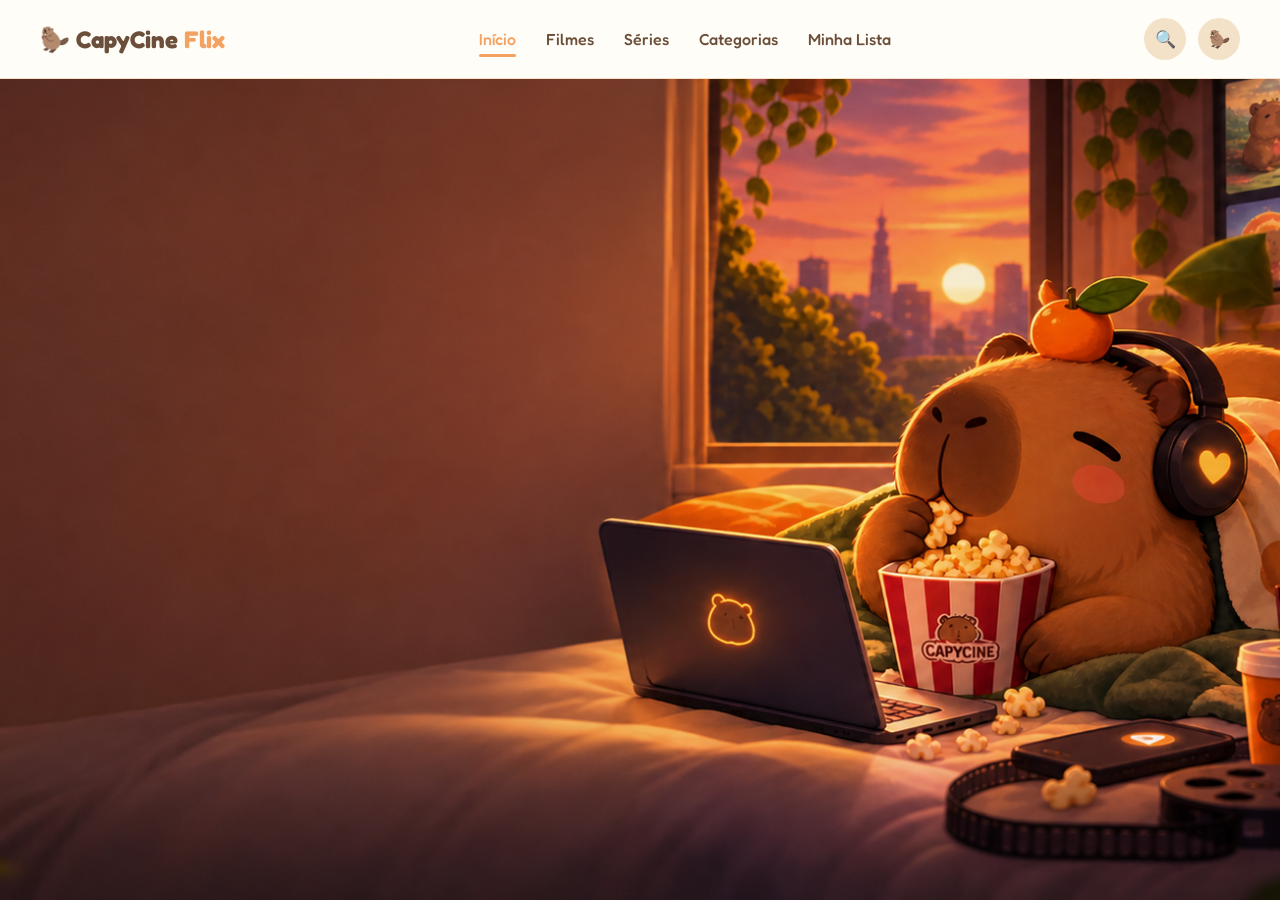
==== index.html @ 9a947366 "Primeiro  hero e navbar" ====
<!DOCTYPE html>
<html lang="pt-br">
<head>
    <meta charset="UTF-8">
    <meta name="viewport" content="width=device-width, initial-scale=1.0">
    <title>CapyFlix</title>
    <link rel="stylesheet" href="./frontend/css/navbar.css">
    <link rel="stylesheet" href="./frontend/css/styles.css">
    <link rel="icon" type="image/png" href="../public/img/image.png">
</head>
<body>

    <div data-component="navbar"></div>

<script src="frontend/js/components.js"></script>


</body>
</html>
---- frontend/css/navbar.css ----
@import url('https://fonts.googleapis.com/css2?family=Fredoka:wght@400;500;600;700&display=swap');


* {
    margin: 0;
    padding: 0;
    box-sizing: border-box;
}


body {
    font-family: 'Fredoka', sans-serif;
    background-color: #FFF7E8;
}


.navbar {
    width: 100%;
    background-color: #FFFDF7;
    border-bottom: 1px solid #F3E2C7;
}


.navbar-container {
    width: 100%;
    max-width: 1400px;
    margin: 0 auto;

    padding: 18px 40px;

    display: flex;
    align-items: center;
    justify-content: space-between;

    gap: 30px;
}


/* LOGO */

.navbar-logo {
    display: flex;
    align-items: center;
    gap: 6px;

    text-decoration: none;

    color: #6B4F3A;

    font-size: 24px;
    font-weight: 700;

    white-space: nowrap;
}

.navbar-logo strong {
    color: #F4A261;
}


/* MENU */

.navbar-menu {
    display: flex;
    align-items: center;
    gap: 30px;
}


.navbar-menu a {
    position: relative;

    text-decoration: none;

    color: #6B4F3A;

    font-size: 16px;
    font-weight: 500;

    transition: 0.3s ease;
}


.navbar-menu a:hover {
    color: #F4A261;
}


.navbar-menu a.active {
    color: #F4A261;
}


.navbar-menu a.active::after {
    content: "";

    position: absolute;

    left: 0;
    bottom: -8px;

    width: 100%;
    height: 3px;

    border-radius: 10px;

    background-color: #F4A261;
}


/* AÇÕES */

.navbar-actions {
    display: flex;
    align-items: center;
    gap: 12px;
}


.navbar-actions button {
    border: none;

    width: 42px;
    height: 42px;

    border-radius: 50%;

    background-color: #F3E2C7;

    cursor: pointer;

    font-size: 17px;

    transition: 0.3s ease;
}


.navbar-actions button:hover {
    background-color: #FFD0A8;
}


.menu-button {
    display: none;
}


/* RESPONSIVO */

@media (max-width: 900px) {

    .navbar-container {
        padding: 16px 24px;
    }

    .navbar-menu {
        gap: 18px;
    }

    .navbar-menu a {
        font-size: 14px;
    }

}


@media (max-width: 700px) {

    .navbar-container {
        padding: 15px 20px;
    }


    .navbar-menu {
        display: none;

        position: absolute;

        top: 72px;
        left: 0;

        width: 100%;

        padding: 25px;

        background-color: #FFFDF7;

        flex-direction: column;

        align-items: flex-start;

        gap: 20px;

        border-bottom: 1px solid #F3E2C7;

        box-shadow: 0 10px 20px rgba(107, 79, 58, 0.08);
    }


    .navbar-menu.open {
        display: flex;
    }


    .navbar-menu a {
        font-size: 17px;
    }


    .navbar-menu a.active::after {
        display: none;
    }


    .menu-button {
        display: block;
    }


    .navbar-logo {
        font-size: 21px;
    }

}


@media (max-width: 400px) {

    .navbar-container {
        padding: 14px 15px;
    }


    .navbar-logo {
        font-size: 19px;
    }


    .navbar-actions {
        gap: 6px;
    }


    .navbar-actions button {
        width: 38px;
        height: 38px;
    }


    .search-button {
        display: none;
    }

}
---- frontend/css/styles.css ----
body {
    margin: 0;
    min-height: 100vh;

    background-image: url("../../public/img/capycineflixHero.png");
    background-size: cover;
    background-position: center;
    background-repeat: no-repeat;
    background-color: #594230;
}
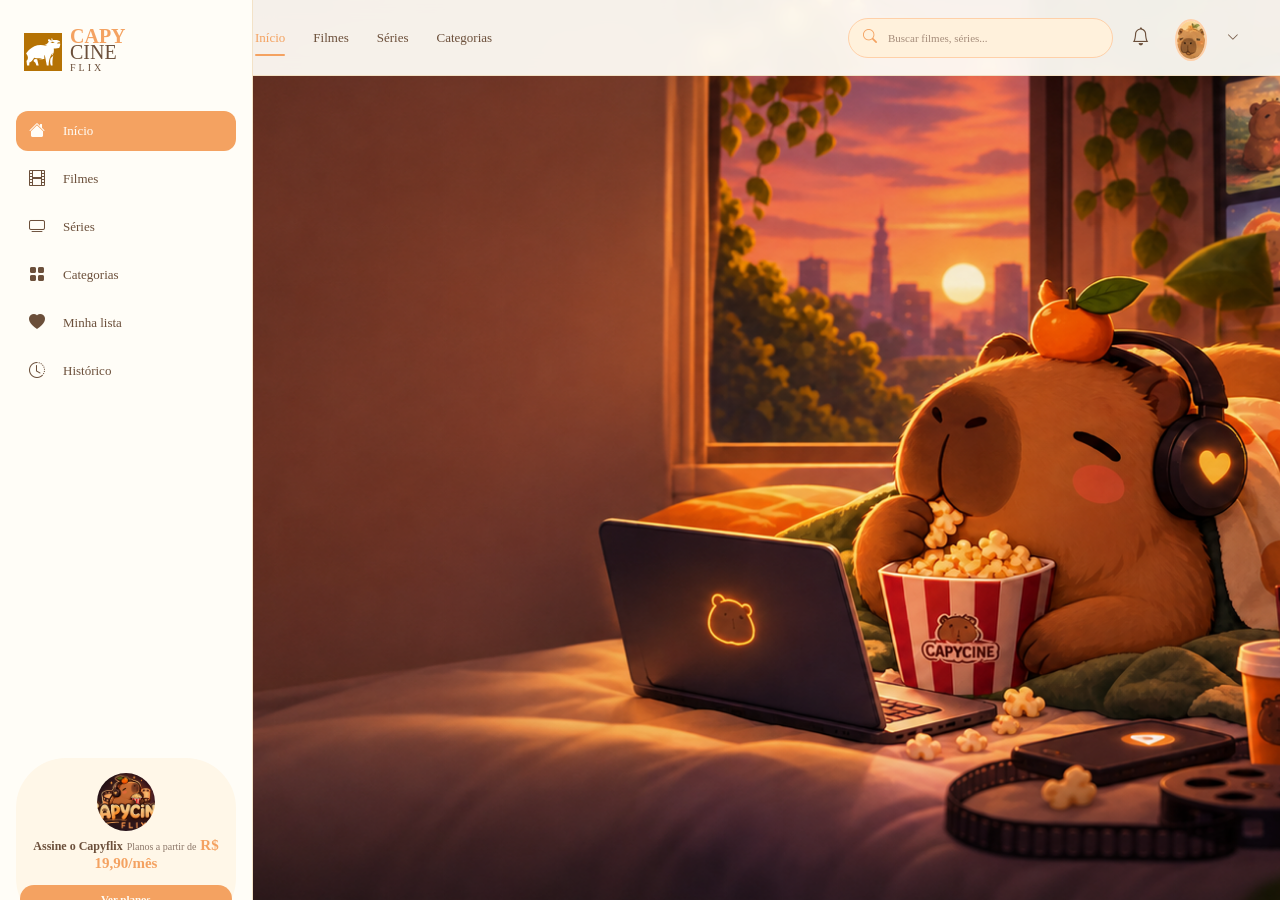
==== commit 70f7e8db: "Add sidebar e ajuste no navbar" ====
--- a/index.html
+++ b/index.html
@@ -1,5 +1,6 @@
 <!DOCTYPE html>
 <html lang="pt-br">
+
 <head>
     <meta charset="UTF-8">
     <meta name="viewport" content="width=device-width, initial-scale=1.0">
@@ -7,13 +8,16 @@
     <link rel="stylesheet" href="./frontend/css/navbar.css">
     <link rel="stylesheet" href="./frontend/css/styles.css">
     <link rel="icon" type="image/png" href="../public/img/image.png">
+    <link rel="stylesheet" href="https://cdn.jsdelivr.net/npm/bootstrap-icons@1.13.1/font/bootstrap-icons.min.css">
 </head>
+
 <body>
 
     <div data-component="navbar"></div>
 
-<script src="frontend/js/components.js"></script>
+    <script src="frontend/js/components.js"></script>
 
 
 </body>
+
 </html>
--- a/frontend/css/navbar.css
+++ b/frontend/css/navbar.css
@@ -1,254 +1,547 @@
-@import url('https://fonts.googleapis.com/css2?family=Fredoka:wght@400;500;600;700&display=swap');
-
-
-* {
-    margin: 0;
-    padding: 0;
-    box-sizing: border-box;
-}
-
-
-body {
-    font-family: 'Fredoka', sans-serif;
+/* =========================
+   NAVBAR
+========================= */
+
+.navbar {
+    position: relative;
+    z-index: 1000;
+}
+
+
+/* =========================
+   SIDEBAR
+========================= */
+
+.sidebar {
+    position: fixed;
+
+    top: 0;
+    left: 0;
+
+    width: 220px;
+    height: 100vh;
+
+    padding: 28px 16px;
+
+    background-color: #FFFDF7;
+
+    border-right: 1px solid #F3E2C7;
+
+    display: flex;
+    flex-direction: column;
+
+    z-index: 1100;
+}
+
+
+/* LOGO */
+
+.sidebar-logo {
+    margin-bottom: 35px;
+    padding: 0 8px;
+}
+
+.sidebar-logo a {
+    display: flex;
+    align-items: center;
+    gap: 8px;
+
+    text-decoration: none;
+    color: #6B4F3A;
+}
+
+.sidebar-logo-icon {
+    font-size: 30px;
+}
+
+.sidebar-logo-text {
+    display: flex;
+    flex-direction: column;
+
+    font-size: 20px;
+    line-height: 16px;
+}
+
+.sidebar-logo-text strong {
+    color: #F4A261;
+}
+
+.sidebar-logo-text small {
+    color: #6B4F3A;
+    font-size: 10px;
+    letter-spacing: 3px;
+}
+
+.sidebar-logo-icon {
+    width: 38px;
+    height: 38px;
+
+    object-fit: contain;
+}
+
+
+/* =========================
+   LINKS
+========================= */
+
+.sidebar-navigation {
+    display: flex;
+    flex-direction: column;
+    gap: 8px;
+}
+
+
+.sidebar-link {
+    display: flex;
+    align-items: center;
+    gap: 14px;
+
+    padding: 11px 13px;
+
+    border-radius: 12px;
+
+    text-decoration: none;
+
+    color: #6B4F3A;
+
+    font-size: 13px;
+
+    transition: all 0.25s ease;
+}
+
+
+.sidebar-link i {
+    width: 20px;
+
+    font-size: 16px;
+}
+
+
+.sidebar-link:hover {
+    background-color: #FFD0A8;
+}
+
+
+.sidebar-link.active {
+    color: #FFFDF7;
+    background-color: #F4A261;
+}
+
+
+/* =========================
+   PLANO
+========================= */
+
+.sidebar-profile {
+    margin-top: auto;
+
+    padding: 15px 12px;
+
+    border-radius: 50px;
+
     background-color: #FFF7E8;
-}
-
-
-.navbar {
+
+    display: flex;
+    flex-direction: column;
+    align-items: center;
+
+    text-align: center;
+
+    gap: 5px;
+}
+
+
+.sidebar-profile img {
+    width: 58px;
+    height: 58px;
+
+    object-fit: cover;
+
+    border-radius: 50%;
+}
+
+
+.sidebar-profile strong {
+    color: #6B4F3A;
+    font-size: 12px;
+}
+
+
+.sidebar-profile span {
+    color: #8c7768;
+    font-size: 10px;
+}
+
+
+.sidebar-profile b {
+    color: #F4A261;
+    font-size: 15px;
+}
+
+
+.sidebar-plan-button {
     width: 100%;
-    background-color: #FFFDF7;
+
+    margin-top: 8px;
+
+    padding: 8px;
+
+    border-radius: 20px;
+
+    background-color: #F4A261;
+
+    color: #FFFDF7;
+
+    text-decoration: none;
+
+    font-size: 11px;
+    font-weight: 600;
+}
+
+
+/* =========================
+   TOPBAR
+========================= */
+
+.topbar {
+    position: fixed;
+
+    top: 0;
+    left: 220px;
+    right: 0;
+
+    height: 75px;
+
+    padding: 0 35px;
+
+    background-color: rgba(255, 253, 247, 0.94);
+
+    backdrop-filter: blur(10px);
+
+    display: flex;
+    align-items: center;
+    justify-content: space-between;
+
+    z-index: 1000;
+
     border-bottom: 1px solid #F3E2C7;
 }
 
 
-.navbar-container {
+/* =========================
+   NAVEGAÇÃO SUPERIOR
+========================= */
+
+.top-navigation {
+    display: flex;
+    align-items: center;
+    gap: 28px;
+}
+
+
+.top-navigation a {
+    position: relative;
+
+    color: #6B4F3A;
+
+    text-decoration: none;
+
+    font-size: 13px;
+
+    padding: 28px 0;
+}
+
+
+.top-navigation a:hover {
+    color: #F4A261;
+}
+
+
+.top-navigation a.active {
+    color: #F4A261;
+}
+
+
+.top-navigation a.active::after {
+    content: "";
+
+    position: absolute;
+
+    bottom: 18px;
+    left: 0;
+
     width: 100%;
-    max-width: 1400px;
-    margin: 0 auto;
-
-    padding: 18px 40px;
-
-    display: flex;
-    align-items: center;
-    justify-content: space-between;
-
-    gap: 30px;
-}
-
-
-/* LOGO */
-
-.navbar-logo {
-    display: flex;
-    align-items: center;
-    gap: 6px;
-
-    text-decoration: none;
-
-    color: #6B4F3A;
-
-    font-size: 24px;
-    font-weight: 700;
-
-    white-space: nowrap;
-}
-
-.navbar-logo strong {
+    height: 2px;
+
+    background-color: #F4A261;
+
+    border-radius: 10px;
+}
+
+
+/* =========================
+   PESQUISA
+========================= */
+
+.topbar-actions {
+    display: flex;
+    align-items: center;
+
+    gap: 12px;
+}
+
+
+.search-box {
+    width: 235px;
+    height: 38px;
+
+    display: flex;
+    align-items: center;
+
+    gap: 9px;
+
+    padding: 0 14px;
+
+    border-radius: 22px;
+
+    background-color: #FFF1DC;
+
+    border: 1px solid #FFD0A8;
+}
+
+
+.search-box i {
     color: #F4A261;
-}
-
-
-/* MENU */
-
-.navbar-menu {
-    display: flex;
-    align-items: center;
-    gap: 30px;
-}
-
-
-.navbar-menu a {
-    position: relative;
-
-    text-decoration: none;
-
-    color: #6B4F3A;
-
-    font-size: 16px;
-    font-weight: 500;
-
-    transition: 0.3s ease;
-}
-
-
-.navbar-menu a:hover {
+
+    font-size: 14px;
+}
+
+
+.search-box input {
+    width: 100%;
+
+    border: none;
+    outline: none;
+
+    background: transparent;
+
+    color: #6B4F3A;
+
+    font-family: inherit;
+    font-size: 11px;
+}
+
+
+.search-box input::placeholder {
+    color: #A58C7A;
+}
+
+
+/* =========================
+   ÍCONES
+========================= */
+
+.icon-button,
+.profile-button,
+.profile-arrow,
+.menu-toggle {
+    border: none;
+
+    background: transparent;
+
+    cursor: pointer;
+
+    color: #6B4F3A;
+}
+
+
+.icon-button {
+    font-size: 18px;
+
+    padding: 7px;
+}
+
+
+.icon-button:hover {
     color: #F4A261;
 }
 
 
-.navbar-menu a.active {
-    color: #F4A261;
-}
-
-
-.navbar-menu a.active::after {
-    content: "";
-
-    position: absolute;
-
-    left: 0;
-    bottom: -8px;
-
+.profile-button {
+    width: 40px;
+    height: 40px;
+}
+
+
+.profile-button img {
     width: 100%;
-    height: 3px;
-
-    border-radius: 10px;
-
-    background-color: #F4A261;
-}
-
-
-/* AÇÕES */
-
-.navbar-actions {
-    display: flex;
-    align-items: center;
-    gap: 12px;
-}
-
-
-.navbar-actions button {
-    border: none;
-
-    width: 42px;
-    height: 42px;
+    height: 100%;
+
+    object-fit: cover;
 
     border-radius: 50%;
 
-    background-color: #F3E2C7;
-
-    cursor: pointer;
-
-    font-size: 17px;
-
-    transition: 0.3s ease;
-}
-
-
-.navbar-actions button:hover {
-    background-color: #FFD0A8;
-}
-
-
-.menu-button {
+    border: 2px solid #FFD0A8;
+}
+
+
+.profile-arrow {
+    font-size: 12px;
+}
+
+
+/* =========================
+   HAMBURGER
+========================= */
+
+.menu-toggle {
     display: none;
-}
-
-
-/* RESPONSIVO */
+
+    font-size: 25px;
+}
+
+
+/* =========================
+   OVERLAY
+========================= */
+
+.sidebar-overlay {
+    display: none;
+}
+
+
+/* =========================
+   TABLET
+========================= */
 
 @media (max-width: 900px) {
 
-    .navbar-container {
-        padding: 16px 24px;
-    }
-
-    .navbar-menu {
+    .sidebar {
+        width: 190px;
+    }
+
+    .topbar {
+        left: 190px;
+
+        padding: 0 20px;
+    }
+
+    .top-navigation {
         gap: 18px;
     }
 
-    .navbar-menu a {
-        font-size: 14px;
-    }
-
-}
-
+    .search-box {
+        width: 190px;
+    }
+
+}
+
+
+/* =========================
+   MOBILE
+========================= */
 
 @media (max-width: 700px) {
 
-    .navbar-container {
-        padding: 15px 20px;
-    }
-
-
-    .navbar-menu {
+    .sidebar {
+        transform: translateX(-100%);
+
+        transition: transform 0.3s ease;
+
+        box-shadow: 8px 0 30px rgba(107, 79, 58, 0.15);
+    }
+
+
+    .sidebar.open {
+        transform: translateX(0);
+    }
+
+
+    .topbar {
+        left: 0;
+
+        height: 65px;
+
+        padding: 0 16px;
+    }
+
+
+    .top-navigation {
         display: none;
-
-        position: absolute;
-
-        top: 72px;
-        left: 0;
-
-        width: 100%;
-
-        padding: 25px;
-
-        background-color: #FFFDF7;
-
-        flex-direction: column;
-
-        align-items: flex-start;
-
-        gap: 20px;
-
-        border-bottom: 1px solid #F3E2C7;
-
-        box-shadow: 0 10px 20px rgba(107, 79, 58, 0.08);
-    }
-
-
-    .navbar-menu.open {
+    }
+
+
+    .menu-toggle {
+        display: block;
+    }
+
+
+    .topbar-left {
         display: flex;
-    }
-
-
-    .navbar-menu a {
-        font-size: 17px;
-    }
-
-
-    .navbar-menu a.active::after {
+        align-items: center;
+    }
+
+
+    .search-box {
+        width: 150px;
+        height: 35px;
+    }
+
+
+    .profile-arrow {
         display: none;
     }
 
 
-    .menu-button {
+    .sidebar-overlay {
+        position: fixed;
+
+        inset: 0;
+
+        background-color: rgba(107, 79, 58, 0.35);
+
+        z-index: 1050;
+    }
+
+
+    .sidebar-overlay.open {
         display: block;
     }
 
-
-    .navbar-logo {
-        font-size: 21px;
-    }
-
-}
-
-
-@media (max-width: 400px) {
-
-    .navbar-container {
-        padding: 14px 15px;
-    }
-
-
-    .navbar-logo {
-        font-size: 19px;
-    }
-
-
-    .navbar-actions {
-        gap: 6px;
-    }
-
-
-    .navbar-actions button {
+}
+
+
+/* =========================
+   CELULAR PEQUENO
+========================= */
+
+@media (max-width: 450px) {
+
+    .search-box {
         width: 38px;
-        height: 38px;
-    }
-
-
-    .search-button {
+
+        padding: 0;
+
+        justify-content: center;
+
+        border: none;
+
+        background-color: #FFF1DC;
+    }
+
+
+    .search-box input {
         display: none;
     }
 
+
+    .search-box i {
+        font-size: 16px;
+    }
+
+
+    .topbar-actions {
+        gap: 5px;
+    }
+
 }
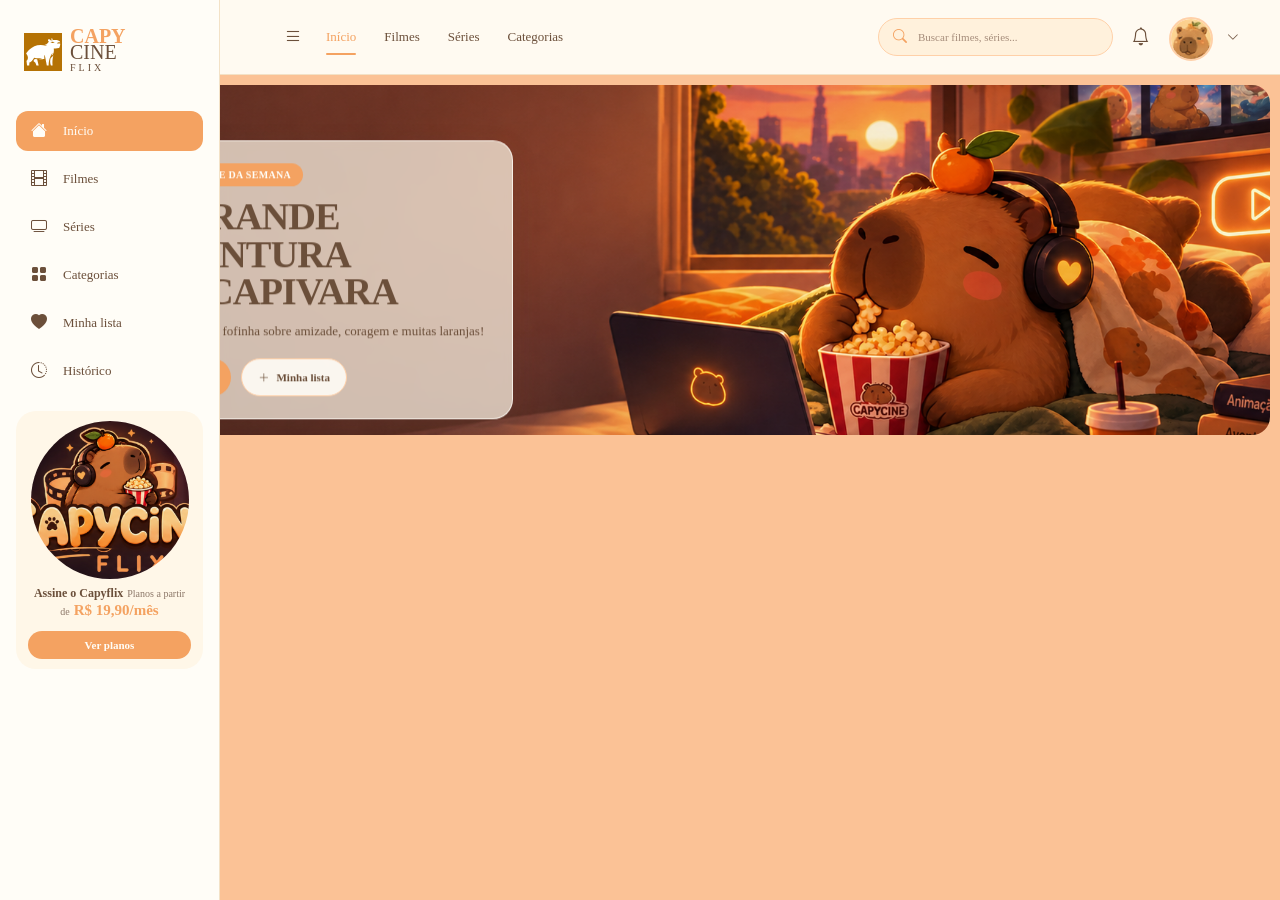
==== commit 181b4770: "Ajuste na sidebar e navbar e hero" ====
--- a/index.html
+++ b/index.html
@@ -9,11 +9,14 @@
     <link rel="stylesheet" href="./frontend/css/styles.css">
     <link rel="icon" type="image/png" href="../public/img/image.png">
     <link rel="stylesheet" href="https://cdn.jsdelivr.net/npm/bootstrap-icons@1.13.1/font/bootstrap-icons.min.css">
+    <link rel="stylesheet" href="./frontend/css/hero.css">
 </head>
 
 <body>
 
     <div data-component="navbar"></div>
+
+    <div data-component="hero"></div>
 
     <script src="frontend/js/components.js"></script>
 
--- a/frontend/css/navbar.css
+++ b/frontend/css/navbar.css
@@ -21,6 +21,8 @@
     width: 220px;
     height: 100vh;
 
+    box-sizing: border-box;
+
     padding: 28px 16px;
 
     background-color: #FFFDF7;
@@ -31,52 +33,115 @@
     flex-direction: column;
 
     z-index: 1100;
-}
-
-
-/* LOGO */
+
+    transition:
+        width 0.3s ease,
+        transform 0.3s ease;
+}
+
+
+/* =========================
+   SIDEBAR RECOLHIDA - DESKTOP
+========================= */
+
+.sidebar.collapsed {
+    width: 78px;
+
+    padding-left: 10px;
+    padding-right: 10px;
+}
+
+
+/* Esconde textos quando recolhida */
+
+.sidebar.collapsed .sidebar-logo-text,
+.sidebar.collapsed .sidebar-link span,
+.sidebar.collapsed .sidebar-profile {
+    display: none;
+}
+
+
+/* Centraliza os ícones */
+
+.sidebar.collapsed .sidebar-logo {
+    padding: 0;
+
+    display: flex;
+    justify-content: center;
+}
+
+
+.sidebar.collapsed .sidebar-link {
+    justify-content: center;
+
+    padding-left: 10px;
+    padding-right: 10px;
+}
+
+
+.sidebar.collapsed .sidebar-link i {
+    width: auto;
+}
+
+
+/* =========================
+   LOGO
+========================= */
 
 .sidebar-logo {
     margin-bottom: 35px;
+
     padding: 0 8px;
-}
+
+    transition: 0.3s ease;
+}
+
 
 .sidebar-logo a {
     display: flex;
-    align-items: center;
+
+    align-items: center;
+
     gap: 8px;
 
     text-decoration: none;
+
     color: #6B4F3A;
 }
 
-.sidebar-logo-icon {
-    font-size: 30px;
-}
-
-.sidebar-logo-text {
-    display: flex;
-    flex-direction: column;
-
-    font-size: 20px;
-    line-height: 16px;
-}
-
-.sidebar-logo-text strong {
-    color: #F4A261;
-}
-
-.sidebar-logo-text small {
-    color: #6B4F3A;
-    font-size: 10px;
-    letter-spacing: 3px;
-}
 
 .sidebar-logo-icon {
     width: 38px;
     height: 38px;
 
     object-fit: contain;
+
+    flex-shrink: 0;
+}
+
+
+.sidebar-logo-text {
+    display: flex;
+
+    flex-direction: column;
+
+    font-size: 20px;
+
+    line-height: 16px;
+}
+
+
+.sidebar-logo-text strong {
+    color: #F4A261;
+}
+
+
+.sidebar-logo-text small {
+    color: #6B4F3A;
+
+    font-size: 10px;
+
+    letter-spacing: 3px;
 }
 
 
@@ -86,14 +151,18 @@
 
 .sidebar-navigation {
     display: flex;
+
     flex-direction: column;
+
     gap: 8px;
 }
 
 
 .sidebar-link {
     display: flex;
-    align-items: center;
+
+    align-items: center;
+
     gap: 14px;
 
     padding: 11px 13px;
@@ -106,14 +175,21 @@
 
     font-size: 13px;
 
-    transition: all 0.25s ease;
+    transition:
+        background-color 0.25s ease,
+        color 0.25s ease,
+        transform 0.2s ease;
 }
 
 
 .sidebar-link i {
     width: 20px;
 
+    flex-shrink: 0;
+
     font-size: 16px;
+
+    text-align: center;
 }
 
 
@@ -124,6 +200,7 @@
 
 .sidebar-link.active {
     color: #FFFDF7;
+
     background-color: #F4A261;
 }
 
@@ -133,27 +210,31 @@
 ========================= */
 
 .sidebar-profile {
-    margin-top: auto;
-
-    padding: 15px 12px;
-
-    border-radius: 50px;
+    margin-top: 20px;
+
+    padding: 10px 12px;
+
+    border-radius: 20px;
 
     background-color: #FFF7E8;
 
     display: flex;
+
     flex-direction: column;
+
     align-items: center;
 
     text-align: center;
 
-    gap: 5px;
+    gap: 4px;
+
+    flex-shrink: 0;
 }
 
 
 .sidebar-profile img {
-    width: 58px;
-    height: 58px;
+    width: 158px;
+    height: 158px;
 
     object-fit: cover;
 
@@ -163,29 +244,40 @@
 
 .sidebar-profile strong {
     color: #6B4F3A;
+
     font-size: 12px;
 }
 
 
 .sidebar-profile span {
     color: #8c7768;
+
     font-size: 10px;
 }
 
 
 .sidebar-profile b {
     color: #F4A261;
+
     font-size: 15px;
 }
 
 
 .sidebar-plan-button {
+    display: flex;
+
+    align-items: center;
+
+    justify-content: center;
+
     width: 100%;
 
     margin-top: 8px;
 
     padding: 8px;
 
+    box-sizing: border-box;
+
     border-radius: 20px;
 
     background-color: #F4A261;
@@ -195,7 +287,19 @@
     text-decoration: none;
 
     font-size: 11px;
+
     font-weight: 600;
+
+    transition:
+        background-color 0.2s ease,
+        transform 0.2s ease;
+}
+
+
+.sidebar-plan-button:hover {
+    background-color: #E89150;
+
+    transform: translateY(-1px);
 }
 
 
@@ -207,24 +311,52 @@
     position: fixed;
 
     top: 0;
+
     left: 220px;
+
     right: 0;
 
     height: 75px;
 
     padding: 0 35px;
 
+    box-sizing: border-box;
+
     background-color: rgba(255, 253, 247, 0.94);
 
     backdrop-filter: blur(10px);
 
     display: flex;
-    align-items: center;
+
+    align-items: center;
+
     justify-content: space-between;
 
     z-index: 1000;
 
     border-bottom: 1px solid #F3E2C7;
+
+    transition: left 0.3s ease;
+}
+
+
+/*
+   Quando a sidebar estiver recolhida
+*/
+
+body.sidebar-collapsed .topbar {
+    left: 78px;
+}
+
+
+.topbar-left {
+    padding-left: 20px !important;
+
+    display: flex;
+
+    align-items: center;
+
+    gap: 15px;
 }
 
 
@@ -234,7 +366,9 @@
 
 .top-navigation {
     display: flex;
-    align-items: center;
+
+    align-items: center;
+
     gap: 28px;
 }
 
@@ -268,9 +402,11 @@
     position: absolute;
 
     bottom: 18px;
+
     left: 0;
 
     width: 100%;
+
     height: 2px;
 
     background-color: #F4A261;
@@ -285,6 +421,7 @@
 
 .topbar-actions {
     display: flex;
+
     align-items: center;
 
     gap: 12px;
@@ -293,14 +430,18 @@
 
 .search-box {
     width: 235px;
+
     height: 38px;
 
     display: flex;
+
     align-items: center;
 
     gap: 9px;
 
     padding: 0 14px;
+
+    box-sizing: border-box;
 
     border-radius: 22px;
 
@@ -321,6 +462,7 @@
     width: 100%;
 
     border: none;
+
     outline: none;
 
     background: transparent;
@@ -328,6 +470,7 @@
     color: #6B4F3A;
 
     font-family: inherit;
+
     font-size: 11px;
 }
 
@@ -369,12 +512,16 @@
 
 .profile-button {
     width: 40px;
+
     height: 40px;
+
+    padding: 0;
 }
 
 
 .profile-button img {
     width: 100%;
+
     height: 100%;
 
     object-fit: cover;
@@ -391,13 +538,36 @@
 
 
 /* =========================
-   HAMBURGER
+   BOTÃO SIDEBAR
 ========================= */
 
 .menu-toggle {
-    display: none;
-
-    font-size: 25px;
+    display: flex;
+
+    align-items: center;
+
+    justify-content: center;
+
+    width: 36px;
+
+    height: 36px;
+
+    padding: 0;
+
+    border-radius: 10px;
+
+    font-size: 18px;
+
+    transition:
+        background-color 0.2s ease,
+        color 0.2s ease;
+}
+
+
+.menu-toggle:hover {
+    background-color: #FFD0A8;
+
+    color: #F4A261;
 }
 
 
@@ -410,9 +580,9 @@
 }
 
 
-/* =========================
+/* =========================================================
    TABLET
-========================= */
+========================================================= */
 
 @media (max-width: 900px) {
 
@@ -420,16 +590,33 @@
         width: 190px;
     }
 
+
+    /*
+       Sidebar recolhida no tablet
+    */
+
+    .sidebar.collapsed {
+        width: 78px;
+    }
+
+
     .topbar {
         left: 190px;
 
         padding: 0 20px;
     }
 
+
+    body.sidebar-collapsed .topbar {
+        left: 78px;
+    }
+
+
     .top-navigation {
         gap: 18px;
     }
 
+
     .search-box {
         width: 190px;
     }
@@ -437,27 +624,80 @@
 }
 
 
-/* =========================
+/* =========================================================
    MOBILE
-========================= */
+========================================================= */
 
 @media (max-width: 700px) {
 
-    .sidebar {
+    /*
+       No celular a sidebar não usa
+       o modo collapsed.
+    */
+
+    .sidebar,
+    .sidebar.collapsed {
+
+        width: 220px;
+
         transform: translateX(-100%);
 
-        transition: transform 0.3s ease;
-
-        box-shadow: 8px 0 30px rgba(107, 79, 58, 0.15);
+        padding: 28px 16px;
+
+        box-shadow:
+            8px 0 30px
+            rgba(107, 79, 58, 0.15);
     }
 
 
     .sidebar.open {
+
         transform: translateX(0);
     }
 
 
+    /*
+       Recupera textos no celular
+       caso a sidebar tenha sido recolhida
+       antes de diminuir a tela.
+    */
+
+    .sidebar.collapsed .sidebar-logo-text,
+    .sidebar.collapsed .sidebar-link span,
+    .sidebar.collapsed .sidebar-profile {
+
+        display: flex;
+    }
+
+
+    .sidebar.collapsed .sidebar-link {
+
+        justify-content: flex-start;
+
+        padding: 11px 13px;
+    }
+
+
+    .sidebar.collapsed .sidebar-logo {
+
+        padding: 0 8px;
+
+        justify-content: flex-start;
+    }
+
+
+    .sidebar.collapsed .sidebar-link i {
+
+        width: 20px;
+    }
+
+
+    /*
+       TOPBAR MOBILE
+    */
+
     .topbar {
+
         left: 0;
 
         height: 65px;
@@ -466,81 +706,107 @@
     }
 
 
+    body.sidebar-collapsed .topbar {
+
+        left: 0;
+    }
+
+
     .top-navigation {
+
         display: none;
     }
 
 
     .menu-toggle {
+
+        display: flex;
+    }
+
+
+    .topbar-left {
+
+        display: flex;
+
+        align-items: center;
+
+        padding-left: 0 !important;
+    }
+
+
+    .search-box {
+
+        width: 150px;
+
+        height: 35px;
+    }
+
+
+    .profile-arrow {
+
+        display: none;
+    }
+
+
+    /*
+       OVERLAY
+    */
+
+    .sidebar-overlay {
+
+        position: fixed;
+
+        inset: 0;
+
+        background-color:
+            rgba(107, 79, 58, 0.35);
+
+        z-index: 1050;
+    }
+
+
+    .sidebar-overlay.open {
+
         display: block;
     }
 
-
-    .topbar-left {
-        display: flex;
-        align-items: center;
-    }
-
+}
+
+
+/* =========================================================
+   CELULAR PEQUENO
+========================================================= */
+
+@media (max-width: 450px) {
 
     .search-box {
-        width: 150px;
-        height: 35px;
-    }
-
-
-    .profile-arrow {
+
+        width: 38px;
+
+        padding: 0;
+
+        justify-content: center;
+
+        border: none;
+
+        background-color: #FFF1DC;
+    }
+
+
+    .search-box input {
+
         display: none;
     }
 
 
-    .sidebar-overlay {
-        position: fixed;
-
-        inset: 0;
-
-        background-color: rgba(107, 79, 58, 0.35);
-
-        z-index: 1050;
-    }
-
-
-    .sidebar-overlay.open {
-        display: block;
-    }
-
-}
-
-
-/* =========================
-   CELULAR PEQUENO
-========================= */
-
-@media (max-width: 450px) {
-
-    .search-box {
-        width: 38px;
-
-        padding: 0;
-
-        justify-content: center;
-
-        border: none;
-
-        background-color: #FFF1DC;
-    }
-
-
-    .search-box input {
-        display: none;
-    }
-
-
     .search-box i {
+
         font-size: 16px;
     }
 
 
     .topbar-actions {
+
         gap: 5px;
     }
 
--- a/frontend/css/styles.css
+++ b/frontend/css/styles.css
@@ -2,10 +2,189 @@
     margin: 0;
     min-height: 100vh;
 
-    background-image: url("../../public/img/capycineflixHero.png");
     background-size: cover;
     background-position: center;
     background-repeat: no-repeat;
-    background-color: #594230;
+    background-color: #fbc296;
 }
 
+/* =========================
+   TABLET
+========================= */
+
+@media (max-width: 900px) {
+
+    .hero {
+        padding: 12px 10px 0;
+    }
+
+
+    .hero-image {
+
+        min-height: 320px;
+
+        background-position: center;
+    }
+
+
+    .hero-overlay {
+
+        left: 4%;
+
+        width: min(360px, 48%);
+
+        padding: 18px;
+    }
+
+
+    .hero-overlay h1 {
+
+        font-size: clamp(25px, 4vw, 38px);
+    }
+
+}
+
+/* =========================
+   MOBILE
+========================= */
+
+@media (max-width: 700px) {
+
+    .hero {
+
+        padding: 10px 8px 0;
+    }
+
+
+    .hero-image {
+
+        min-height: 430px;
+
+        border-radius: 16px;
+
+        background-position: 65% center;
+
+        /*
+            A imagem continua sendo
+            o fundo do Hero, mas agora
+            o tamanho é controlado
+            pelo próprio componente.
+        */
+    }
+
+
+    .hero-overlay {
+
+        top: auto;
+
+        bottom: 15px;
+
+        left: 15px;
+
+        transform: none;
+
+        width: calc(100% - 30px);
+
+        padding: 18px;
+
+        border-radius: 18px;
+
+        background: rgba(255, 247, 232, 0.82);
+
+        backdrop-filter: blur(7px);
+    }
+
+
+    .hero-badge {
+
+        font-size: 9px;
+
+        padding: 5px 10px;
+
+        margin-bottom: 8px;
+    }
+
+
+    .hero-overlay h1 {
+
+        font-size: clamp(25px, 8vw, 34px);
+
+        line-height: 1;
+
+        margin-bottom: 8px;
+    }
+
+
+    .hero-overlay p {
+
+        font-size: 11px;
+
+        margin-bottom: 13px;
+
+        max-width: 100%;
+    }
+
+
+    .hero-actions {
+
+        gap: 7px;
+    }
+
+
+    .hero-button {
+
+        min-height: 35px;
+
+        padding: 0 13px;
+
+        font-size: 10px;
+    }
+
+}
+
+/* =========================
+   CELULAR PEQUENO
+========================= */
+
+@media (max-width: 450px) {
+
+    .hero-image {
+
+        min-height: 400px;
+
+        background-position: 68% center;
+    }
+
+
+    .hero-overlay {
+
+        bottom: 10px;
+
+        left: 10px;
+
+        width: calc(100% - 20px);
+
+        padding: 15px;
+    }
+
+
+    .hero-overlay h1 {
+
+        font-size: 27px;
+    }
+
+
+    .hero-overlay p {
+
+        font-size: 10px;
+    }
+
+
+    .hero-button {
+
+        flex: 1;
+
+        padding: 0 8px;
+    }
+
+}
--- a/frontend/css/hero.css
+++ b/frontend/css/hero.css
@@ -0,0 +1,481 @@
+/* =========================
+   HERO
+========================= */
+
+.hero {
+    width: 100%;
+
+    padding: 15px 10px 0;
+
+    box-sizing: border-box;
+}
+
+/* =========================
+   CONTEÚDO PRINCIPAL
+========================= */
+
+main {
+    margin-left: 220px;
+    padding-top: 75px;
+    min-height: 100vh;
+    box-sizing: border-box;
+}
+
+/* =========================
+   IMAGEM DO HERO
+========================= */
+
+.hero-image {
+
+    position: relative;
+
+    width: 100%;
+
+    min-height: 350px;
+
+    border-radius: 18px;
+
+    overflow: hidden;
+
+    background-image: url("../../public/img/capycineflixHero.png");
+
+    background-size: cover;
+
+    background-position: center;
+
+    background-repeat: no-repeat;
+
+    margin-top: 70px;
+
+
+}
+
+
+/* =========================
+   CARD / INFORMAÇÕES
+========================= */
+
+.hero-overlay {
+
+    position: absolute;
+
+    top: 50%;
+
+    left: 5%;
+
+    transform: translateY(-50%);
+
+    width: min(390px, 42%);
+
+    padding: 22px;
+
+    box-sizing: border-box;
+
+    border-radius: 20px;
+
+    margin-left: 50px;
+
+    margin-top: 20px;
+
+    /*
+        Transparência para
+        deixar a imagem aparecer
+        atrás do conteúdo.
+    */
+
+    background: rgba(255, 247, 232, 0.72);
+
+    backdrop-filter: blur(5px);
+
+    border: 1px solid rgba(255, 253, 247, 0.75);
+
+    box-shadow:
+        0 10px 30px rgba(107, 79, 58, 0.12);
+
+}
+
+
+/* =========================
+   BADGE
+========================= */
+
+.hero-badge {
+
+    display: inline-flex;
+
+    align-items: center;
+
+    padding: 6px 12px;
+
+    margin-bottom: 12px;
+
+    border-radius: 20px;
+
+    background-color: #F4A261;
+
+    color: #FFFDF7;
+
+    font-size: 10px;
+
+    font-weight: 700;
+
+    letter-spacing: 0.3px;
+}
+
+
+/* =========================
+   TÍTULO
+========================= */
+
+.hero-overlay h1 {
+
+    margin: 0 0 10px;
+
+    color: #6B4F3A;
+
+    font-size: clamp(28px, 3vw, 46px);
+
+    line-height: 0.98;
+
+    font-weight: 800;
+
+    letter-spacing: -1px;
+}
+
+
+/* =========================
+   DESCRIÇÃO
+========================= */
+
+.hero-overlay p {
+
+    max-width: 340px;
+
+    margin: 0 0 18px;
+
+    color: #6B4F3A;
+
+    font-size: 13px;
+
+    line-height: 1.5;
+}
+
+
+/* =========================
+   BOTÕES
+========================= */
+
+.hero-actions {
+
+    display: flex;
+
+    align-items: center;
+
+    gap: 10px;
+
+    flex-wrap: wrap;
+}
+
+
+.hero-button {
+
+    display: inline-flex;
+
+    align-items: center;
+
+    justify-content: center;
+
+    gap: 7px;
+
+    min-height: 38px;
+
+    padding: 0 16px;
+
+    box-sizing: border-box;
+
+    border-radius: 20px;
+
+    text-decoration: none;
+
+    font-size: 11px;
+
+    font-weight: 700;
+
+    transition:
+        transform 0.2s ease,
+        background-color 0.2s ease;
+}
+
+
+.hero-button:hover {
+
+    transform: translateY(-2px);
+}
+
+
+.hero-button-primary {
+
+    background-color: #F4A261;
+
+    color: #FFFDF7;
+}
+
+
+.hero-button-primary:hover {
+
+    background-color: #E89150;
+}
+
+
+.hero-button-secondary {
+
+    background-color: rgba(255, 253, 247, 0.9);
+
+    color: #6B4F3A;
+
+    border: 1px solid #FFD0A8;
+}
+
+
+.hero-button-secondary:hover {
+
+    background-color: #FFFDF7;
+}
+
+/* =====================================================
+   HERO - RESPONSIVO
+===================================================== */
+
+@media (max-width: 700px) {
+
+    .hero {
+        width: 100%;
+        padding: 10px 12px 0;
+        box-sizing: border-box;
+    }
+
+
+    /* =========================
+       IMAGEM
+    ========================= */
+
+    .hero-image {
+
+        width: 100%;
+
+        height: 430px;
+        min-height: 430px;
+
+        border-radius: 20px;
+
+        background-size: cover;
+
+        /*
+         * Ajusta a posição da imagem
+         * para manter a capivara visível.
+         */
+
+        background-position: 65% center;
+
+        overflow: hidden;
+    }
+
+
+    /* =========================
+       CARD
+    ========================= */
+
+    .hero-overlay {
+
+        position: absolute;
+
+        top: auto;
+        left: 14px;
+        right: 14px;
+        bottom: 14px;
+
+        transform: none;
+
+        width: auto;
+        max-width: none;
+
+        margin: 0;
+
+        padding: 16px;
+
+        box-sizing: border-box;
+
+        border-radius: 20px;
+
+        background: rgba(255, 247, 232, 0.82);
+
+        backdrop-filter: blur(8px);
+
+        border: 1px solid rgba(255, 253, 247, 0.85);
+
+        box-shadow:
+            0 8px 25px rgba(107, 79, 58, 0.18);
+    }
+
+
+    /* =========================
+       BADGE
+    ========================= */
+
+    .hero-badge {
+
+        padding: 6px 11px;
+
+        margin-bottom: 9px;
+
+        font-size: 9px;
+    }
+
+
+    /* =========================
+       TÍTULO
+    ========================= */
+
+    .hero-overlay h1 {
+
+        margin: 0 0 8px;
+
+        font-size: 28px !important;
+
+        line-height: 1.05 !important;
+
+        letter-spacing: -0.5px;
+
+        max-width: 280px;
+
+        color: #6B4F3A;
+    }
+
+
+    /* =========================
+       DESCRIÇÃO
+    ========================= */
+
+    .hero-overlay p {
+
+        max-width: 260px;
+
+        margin: 0 0 12px;
+
+        font-size: 11px;
+
+        line-height: 1.4;
+    }
+
+
+    /* =========================
+       BOTÕES
+    ========================= */
+
+    .hero-actions {
+
+        display: flex;
+
+        align-items: center;
+
+        gap: 7px;
+
+        flex-wrap: wrap;
+    }
+
+
+    .hero-button {
+
+        min-height: 34px;
+
+        padding: 0 13px;
+
+        border-radius: 18px;
+
+        font-size: 10px;
+    }
+
+}
+
+
+/* =====================================================
+   CELULAR PEQUENO
+===================================================== */
+
+@media (max-width: 450px) {
+
+    .hero {
+
+        padding: 8px 10px 0;
+    }
+
+
+    .hero-image {
+
+        height: 390px;
+
+        min-height: 390px;
+
+        border-radius: 18px;
+
+        background-position: 68% center;
+    }
+
+
+    .hero-overlay {
+
+        left: 12px;
+        right: 12px;
+        bottom: 12px;
+
+        padding: 14px;
+
+        border-radius: 18px;
+    }
+
+
+    .hero-overlay h1 {
+
+        font-size: 24px !important;
+
+        line-height: 1.05 !important;
+
+        max-width: 250px;
+    }
+
+
+    .hero-overlay p {
+
+        font-size: 10px;
+
+        max-width: 230px;
+
+        margin-bottom: 10px;
+    }
+
+
+    .hero-button {
+
+        min-height: 32px;
+
+        padding: 0 11px;
+
+        font-size: 9px;
+    }
+
+}
+
+@media (max-width: 700px) {
+
+    main {
+
+        margin-left: 0;
+
+        padding-top: 65px;
+
+        width: 100%;
+
+        box-sizing: border-box;
+    }
+
+}
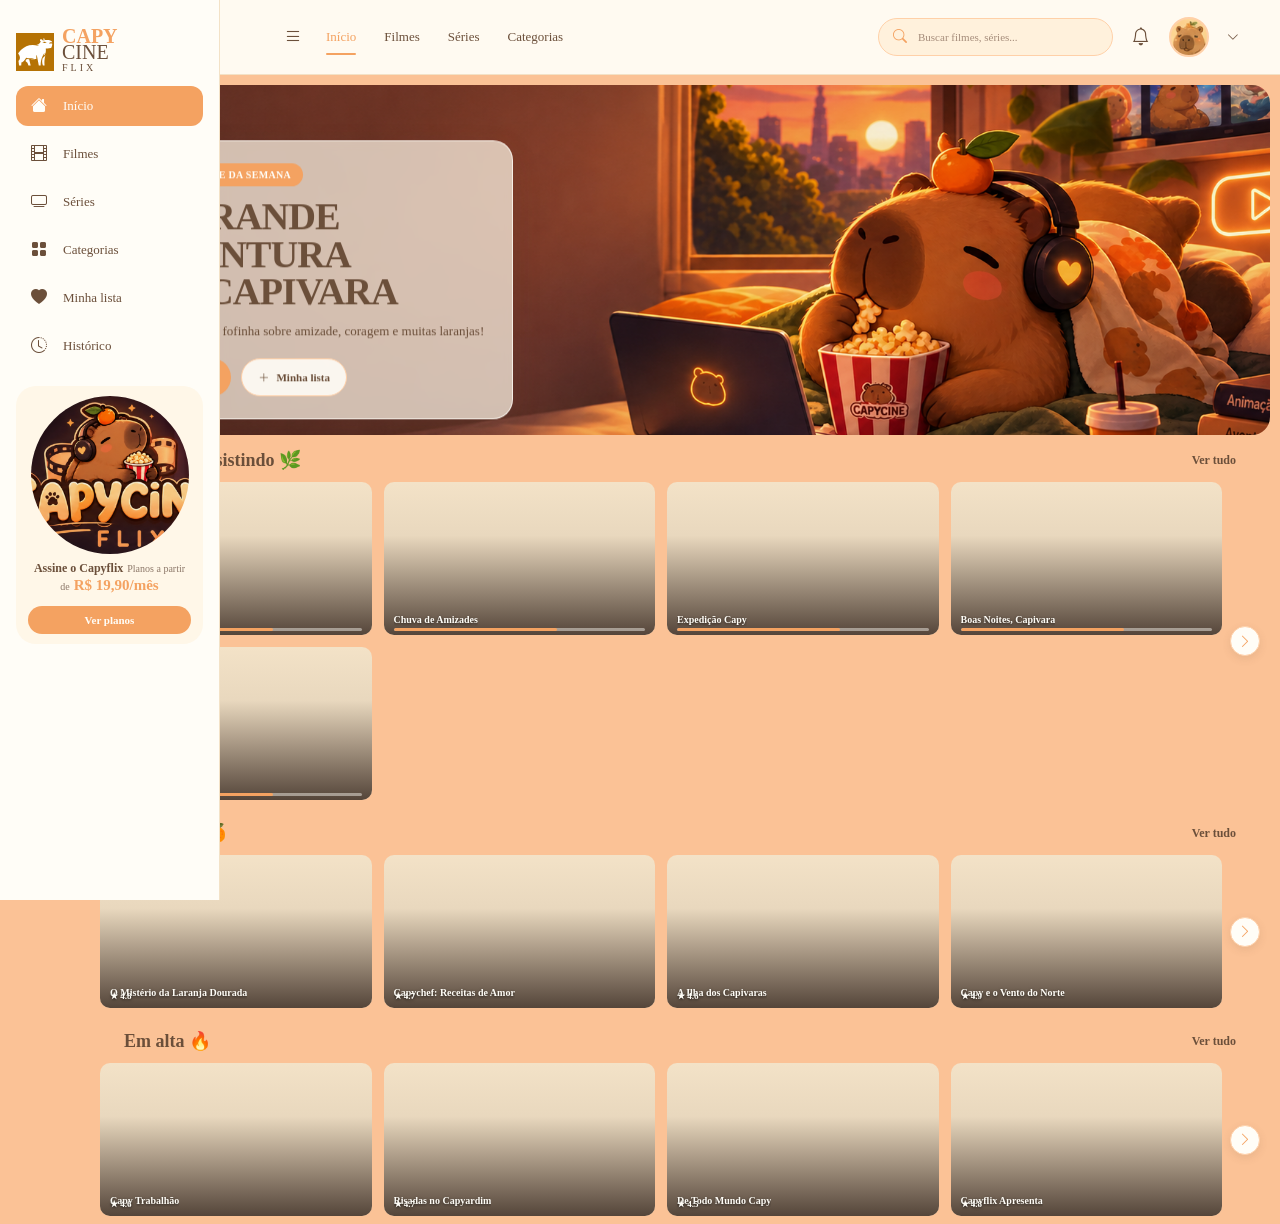
==== commit 100d56c6: "Card e seçoes de sugestoes de filmes sem imagem provisoria ainda" ====
--- a/index.html
+++ b/index.html
@@ -7,9 +7,10 @@
     <title>CapyFlix</title>
     <link rel="stylesheet" href="./frontend/css/navbar.css">
     <link rel="stylesheet" href="./frontend/css/styles.css">
-    <link rel="icon" type="image/png" href="../public/img/image.png">
+    <link rel="icon" type="image/png" href="/public/img/capyIcon.png">
     <link rel="stylesheet" href="https://cdn.jsdelivr.net/npm/bootstrap-icons@1.13.1/font/bootstrap-icons.min.css">
     <link rel="stylesheet" href="./frontend/css/hero.css">
+    <link rel="stylesheet" href="./frontend/css/movie.css">
 </head>
 
 <body>
@@ -18,6 +19,12 @@
 
     <div data-component="hero"></div>
 
+    <div data-component="continue-assistindo"></div>
+
+    <div data-component="para-voce"></div>
+
+    <div data-component="em-alta"></div>
+
     <script src="frontend/js/components.js"></script>
 
 
--- a/frontend/css/navbar.css
+++ b/frontend/css/navbar.css
@@ -37,6 +37,80 @@
     transition:
         width 0.3s ease,
         transform 0.3s ease;
+}
+
+/* =========================
+   LOGO DA CAPIVARA
+========================= */
+
+.sidebar-logo-icon {
+
+    width: 38px;
+    height: 38px;
+
+    flex-shrink: 0;
+
+    background-image: url("../../public/capybara.svg");
+
+    background-repeat: no-repeat;
+    background-position: center;
+    background-size: contain;
+}
+
+
+/* =========================
+   IMAGEM DO PLANO
+========================= */
+
+.sidebar-profile-image {
+
+    width: 158px;
+    height: 158px;
+
+    flex-shrink: 0;
+
+    border-radius: 50%;
+
+    background-image: url("../../public/img/image.png");
+
+    background-repeat: no-repeat;
+    background-position: center;
+    background-size: cover;
+}
+
+
+/* =========================
+   FOTO DO PERFIL
+========================= */
+
+.profile-image {
+
+    width: 100%;
+    height: 100%;
+
+    border-radius: 50%;
+
+    background-image: url("../../public/img/capyIcon.png");
+
+    background-repeat: no-repeat;
+    background-position: center;
+    background-size: cover;
+}
+
+.profile-image {
+    width: 100%;
+    height: 100%;
+
+    border-radius: 50%;
+
+    background-image: url("../../public/img/capyIcon.png");
+    background-repeat: no-repeat;
+    background-position: center;
+    background-size: cover;
+
+    border: 2px solid #FFD0A8;
+
+    box-sizing: border-box;
 }
 
 
@@ -88,14 +162,6 @@
    LOGO
 ========================= */
 
-.sidebar-logo {
-    margin-bottom: 35px;
-
-    padding: 0 8px;
-
-    transition: 0.3s ease;
-}
-
 
 .sidebar-logo a {
     display: flex;
@@ -142,6 +208,10 @@
     font-size: 10px;
 
     letter-spacing: 3px;
+}
+
+.sidebar-logo {
+    padding-bottom: 10px;
 }
 
 
@@ -229,16 +299,6 @@
     gap: 4px;
 
     flex-shrink: 0;
-}
-
-
-.sidebar-profile img {
-    width: 158px;
-    height: 158px;
-
-    object-fit: cover;
-
-    border-radius: 50%;
 }
 
 
--- a/frontend/css/movie.css
+++ b/frontend/css/movie.css
@@ -0,0 +1,820 @@
+/* =========================================================
+   SEÇÕES DE FILMES
+   CONTINUE ASSISTINDO
+   PARA VOCÊ
+   EM ALTA
+========================================================= */
+
+
+/* =========================================================
+   SEÇÃO
+========================================================= */
+
+.movie-section {
+
+    width: 100%;
+
+    box-sizing: border-box;
+
+    padding: 14px 20px 8px;
+
+    padding-left: 100px;
+
+    position: relative;
+
+}
+
+
+/* =========================================================
+   CABEÇALHO
+========================================================= */
+
+.section-header {
+
+    width: 100%;
+
+    display: flex;
+
+    align-items: center;
+
+    justify-content: space-between;
+
+    margin-bottom: 10px;
+
+    box-sizing: border-box;
+
+}
+
+
+.section-header h2 {
+
+    margin: 0;
+
+    padding: 0;
+
+    color: #6b4f3a;
+
+    font-size: 17px;
+
+    font-weight: 700;
+
+    line-height: 1.2;
+
+}
+
+
+.section-header a {
+
+    color: #6B4F3A;
+
+    text-decoration: none;
+
+    font-size: 11px;
+
+    font-weight: 600;
+
+    white-space: nowrap;
+
+    transition: 0.2s ease;
+
+}
+
+
+.section-header a:hover {
+
+    color: #6B4F3A;
+
+}
+
+
+/* =========================================================
+   CONTAINER DOS CARDS
+========================================================= */
+
+.movie-container {
+
+    width: 100%;
+
+    display: grid;
+
+    grid-template-columns:
+        repeat(4, minmax(0, 1fr));
+
+    gap: 12px;
+
+    position: relative;
+
+    box-sizing: border-box;
+
+    padding-right: 38px;
+
+}
+
+
+/* =========================================================
+   CARD
+========================================================= */
+
+.movie-card {
+
+    position: relative;
+
+    width: 100%;
+
+    min-width: 0;
+
+    aspect-ratio: 16 / 9;
+
+    border-radius: 10px;
+
+    overflow: hidden;
+
+    box-sizing: border-box;
+
+    background-color: #F3E2C7;
+
+    background-position: center;
+
+    background-repeat: no-repeat;
+
+    background-size: cover;
+
+    cursor: pointer;
+
+    transition:
+        transform 0.2s ease,
+        box-shadow 0.2s ease;
+
+}
+
+
+.movie-card:hover {
+
+    transform: translateY(-3px);
+
+    box-shadow:
+        0 8px 18px rgba(107, 79, 58, 0.18);
+
+}
+
+
+/* =========================================================
+   ESCURECIMENTO DA PARTE INFERIOR
+========================================================= */
+
+.movie-card::after {
+
+    content: "";
+
+    position: absolute;
+
+    inset: 0;
+
+    background:
+        linear-gradient(
+            to top,
+            rgba(40, 25, 18, 0.78),
+            rgba(40, 25, 18, 0.05) 65%,
+            transparent
+        );
+
+    pointer-events: none;
+
+}
+
+
+/* =========================================================
+   TÍTULO
+========================================================= */
+
+.movie-title {
+
+    position: absolute;
+
+    left: 10px;
+
+    bottom: 9px;
+
+    z-index: 3;
+
+    max-width: calc(100% - 20px);
+
+    color: #FFFDF7;
+
+    font-size: 10px;
+
+    font-weight: 600;
+
+    line-height: 1.2;
+
+    white-space: nowrap;
+
+    overflow: hidden;
+
+    text-overflow: ellipsis;
+
+    text-shadow:
+        0 1px 3px rgba(0, 0, 0, 0.6);
+
+}
+
+
+/* =========================================================
+   PROGRESSO - CONTINUE ASSISTINDO
+========================================================= */
+
+.movie-progress {
+
+    position: absolute;
+
+    left: 10px;
+
+    right: 10px;
+
+    bottom: 4px;
+
+    height: 3px;
+
+    border-radius: 10px;
+
+    background-color:
+        rgba(255, 253, 247, 0.45);
+
+    z-index: 4;
+
+    overflow: hidden;
+
+}
+
+
+.movie-progress::after {
+
+    content: "";
+
+    display: block;
+
+    width: 65%;
+
+    height: 100%;
+
+    border-radius: inherit;
+
+    background-color: #F4A261;
+
+}
+
+
+/* =========================================================
+   NOTA / RATING
+========================================================= */
+
+.movie-rating {
+
+    position: absolute;
+
+    left: 10px;
+
+    bottom: 7px;
+
+    z-index: 4;
+
+    color: #FFFDF7;
+
+    font-size: 9px;
+
+    font-weight: 600;
+
+    text-shadow:
+        0 1px 3px rgba(0, 0, 0, 0.6);
+
+}
+
+
+/*
+   Como o título fica junto com a nota,
+   deixamos espaço para os dois.
+*/
+
+.movie-card .movie-rating + .movie-title {
+
+    bottom: 22px;
+
+}
+
+
+/* =========================================================
+   SETA
+========================================================= */
+
+.movie-arrow {
+
+    position: absolute;
+
+    right: 0;
+
+    top: 50%;
+
+    transform: translateY(-50%);
+
+    width: 30px;
+
+    height: 30px;
+
+    padding: 0;
+
+    display: flex;
+
+    align-items: center;
+
+    justify-content: center;
+
+    border: 1px solid #FFD0A8;
+
+    border-radius: 50%;
+
+    background-color: #FFFDF7;
+
+    color: #F4A261;
+
+    font-size: 14px;
+
+    cursor: pointer;
+
+    z-index: 20;
+
+    box-shadow:
+        0 3px 8px rgba(107, 79, 58, 0.12);
+
+    transition:
+        background-color 0.2s ease,
+        color 0.2s ease,
+        transform 0.2s ease;
+
+}
+
+
+.movie-arrow:hover {
+
+    background-color: #F4A261;
+
+    color: #FFFDF7;
+
+    transform:
+        translateY(-50%)
+        scale(1.05);
+
+}
+
+
+/* =========================================================
+   CONTINUE ASSISTINDO
+========================================================= */
+
+.continue-assistindo .continue-1 {
+
+    background-image:
+        url("../../public/img/continue1.jpg");
+
+}
+
+.continue-assistindo .continue-2 {
+
+    background-image:
+        url("../../public/img/continue2.jpg");
+
+}
+
+.continue-assistindo .continue-3 {
+
+    background-image:
+        url("../../public/img/continue3.jpg");
+
+}
+
+.continue-assistindo .continue-4 {
+
+    background-image:
+        url("../../public/img/continue4.jpg");
+
+}
+
+.continue-assistindo .continue-5 {
+
+    background-image:
+        url("../../public/img/continue5.jpg");
+
+}
+
+
+/* =========================================================
+   PARA VOCÊ
+========================================================= */
+
+.para-voce .para-1 {
+
+    background-image:
+        url("../../public/img/para1.jpg");
+
+}
+
+.para-voce .para-2 {
+
+    background-image:
+        url("../../public/img/para2.jpg");
+
+}
+
+.para-voce .para-3 {
+
+    background-image:
+        url("../../public/img/para3.jpg");
+
+}
+
+.para-voce .para-4 {
+
+    background-image:
+        url("../../public/img/para4.jpg");
+
+}
+
+
+/* =========================================================
+   EM ALTA
+========================================================= */
+
+.em-alta .alta-1 {
+
+    background-image:
+        url("../../public/img/alta1.jpg");
+
+}
+
+.em-alta .alta-2 {
+
+    background-image:
+        url("../../public/img/alta2.jpg");
+
+}
+
+.em-alta .alta-3 {
+
+    background-image:
+        url("../../public/img/alta3.jpg");
+
+}
+
+.em-alta .alta-4 {
+
+    background-image:
+        url("../../public/img/alta4.jpg");
+
+}
+
+
+/* =========================================================
+   EVITA QUE O CONTEÚDO ENTRE NA SIDEBAR
+========================================================= */
+
+main {
+
+    box-sizing: border-box;
+
+    width: calc(100% - 220px);
+
+    margin-left: 220px;
+
+}
+
+
+/* =========================================================
+   TABLET
+========================================================= */
+
+@media (max-width: 900px) {
+
+    main {
+
+        width: calc(100% - 190px);
+
+        margin-left: 190px;
+
+    }
+
+
+    .movie-section {
+
+        padding-left: 16px;
+
+        padding-right: 16px;
+
+    }
+
+
+    .movie-container {
+
+        grid-template-columns:
+            repeat(3, minmax(0, 1fr));
+
+        gap: 10px;
+
+    }
+
+}
+
+
+/* =========================================================
+   MOBILE
+========================================================= */
+
+@media (max-width: 700px) {
+
+    main {
+
+        width: 100%;
+
+        margin-left: 0;
+
+    }
+
+
+    .movie-section {
+
+        width: 100%;
+
+        padding:
+            12px
+            12px
+            8px;
+
+    }
+
+
+    .movie-container {
+
+        grid-template-columns:
+            repeat(2, minmax(0, 1fr));
+
+        gap: 9px;
+
+        padding-right: 34px;
+
+    }
+
+
+    .section-header {
+
+        margin-bottom: 9px;
+
+    }
+
+
+    .section-header h2 {
+
+        font-size: 15px;
+
+    }
+
+
+    .section-header a {
+
+        font-size: 10px;
+
+    }
+
+
+    .movie-card {
+
+        border-radius: 9px;
+
+    }
+
+
+    .movie-title {
+
+        left: 8px;
+
+        bottom: 8px;
+
+        max-width: calc(100% - 16px);
+
+        font-size: 8px;
+
+    }
+
+
+    .movie-rating {
+
+        left: 8px;
+
+        font-size: 8px;
+
+    }
+
+
+    .movie-progress {
+
+        left: 8px;
+
+        right: 8px;
+
+        bottom: 4px;
+
+    }
+
+
+    .movie-arrow {
+
+        width: 27px;
+
+        height: 27px;
+
+        right: 0;
+
+        font-size: 12px;
+
+    }
+
+}
+
+
+/* =========================================================
+   CELULAR PEQUENO
+========================================================= */
+
+@media (max-width: 450px) {
+
+    .movie-section {
+
+        padding:
+            10px
+            10px
+            6px;
+
+    }
+
+
+    .movie-container {
+
+        gap: 8px;
+
+        padding-right: 31px;
+
+    }
+
+
+    .section-header h2 {
+
+        font-size: 14px;
+
+    }
+
+
+    .section-header a {
+
+        font-size: 9px;
+
+    }
+
+
+    .movie-card {
+
+        border-radius: 8px;
+
+    }
+
+
+    .movie-title {
+
+        font-size: 8px;
+
+        left: 7px;
+
+        bottom: 7px;
+
+    }
+
+
+    .movie-rating {
+
+        left: 7px;
+
+        font-size: 8px;
+
+    }
+
+
+    .movie-progress {
+
+        left: 7px;
+
+        right: 7px;
+
+    }
+
+
+    .movie-arrow {
+
+        width: 25px;
+
+        height: 25px;
+
+        font-size: 11px;
+
+    }
+
+}
+
+/* =====================================================
+   AJUSTE DO CABEÇALHO DAS SEÇÕES
+   Evita que o título fique atrás do sidebar
+===================================================== */
+
+.movie-section {
+    position: relative;
+    box-sizing: border-box;
+}
+
+/* Cabeçalho sempre respeitando o início do conteúdo */
+.movie-section .section-header {
+    width: 100%;
+    box-sizing: border-box;
+
+    display: flex;
+    align-items: center;
+    justify-content: space-between;
+
+    padding-left: 24px;
+    padding-right: 24px;
+
+    margin-left: 0;
+}
+
+/* Título */
+.movie-section .section-header h2 {
+    margin: 0;
+    padding: 0;
+
+    color: #6B4F3A;
+
+    font-size: 18px;
+    font-weight: 700;
+
+    line-height: 1.3;
+
+    white-space: nowrap;
+}
+
+/* Ver tudo */
+.movie-section .section-header a {
+    margin: 0;
+    padding: 0;
+
+    color: #6B4F3A;
+
+    font-size: 12px;
+    font-weight: 600;
+
+    text-decoration: none;
+
+    white-space: nowrap;
+}
+
+.movie-section .section-header a:hover {
+    color: #E89150;
+}
+
+
+/* =====================================================
+   DESKTOP COM SIDEBAR RECOLHIDA
+===================================================== */
+
+@media (min-width: 701px) {
+
+    .sidebar.collapsed ~ .topbar {
+        left: 78px;
+    }
+
+}
+
+
+/* =====================================================
+   MOBILE
+===================================================== */
+
+@media (max-width: 700px) {
+
+    .movie-section .section-header {
+        padding-left: 14px;
+        padding-right: 14px;
+    }
+
+    .movie-section .section-header h2 {
+        font-size: 16px;
+    }
+
+    .movie-section .section-header a {
+        font-size: 11px;
+    }
+
+}
